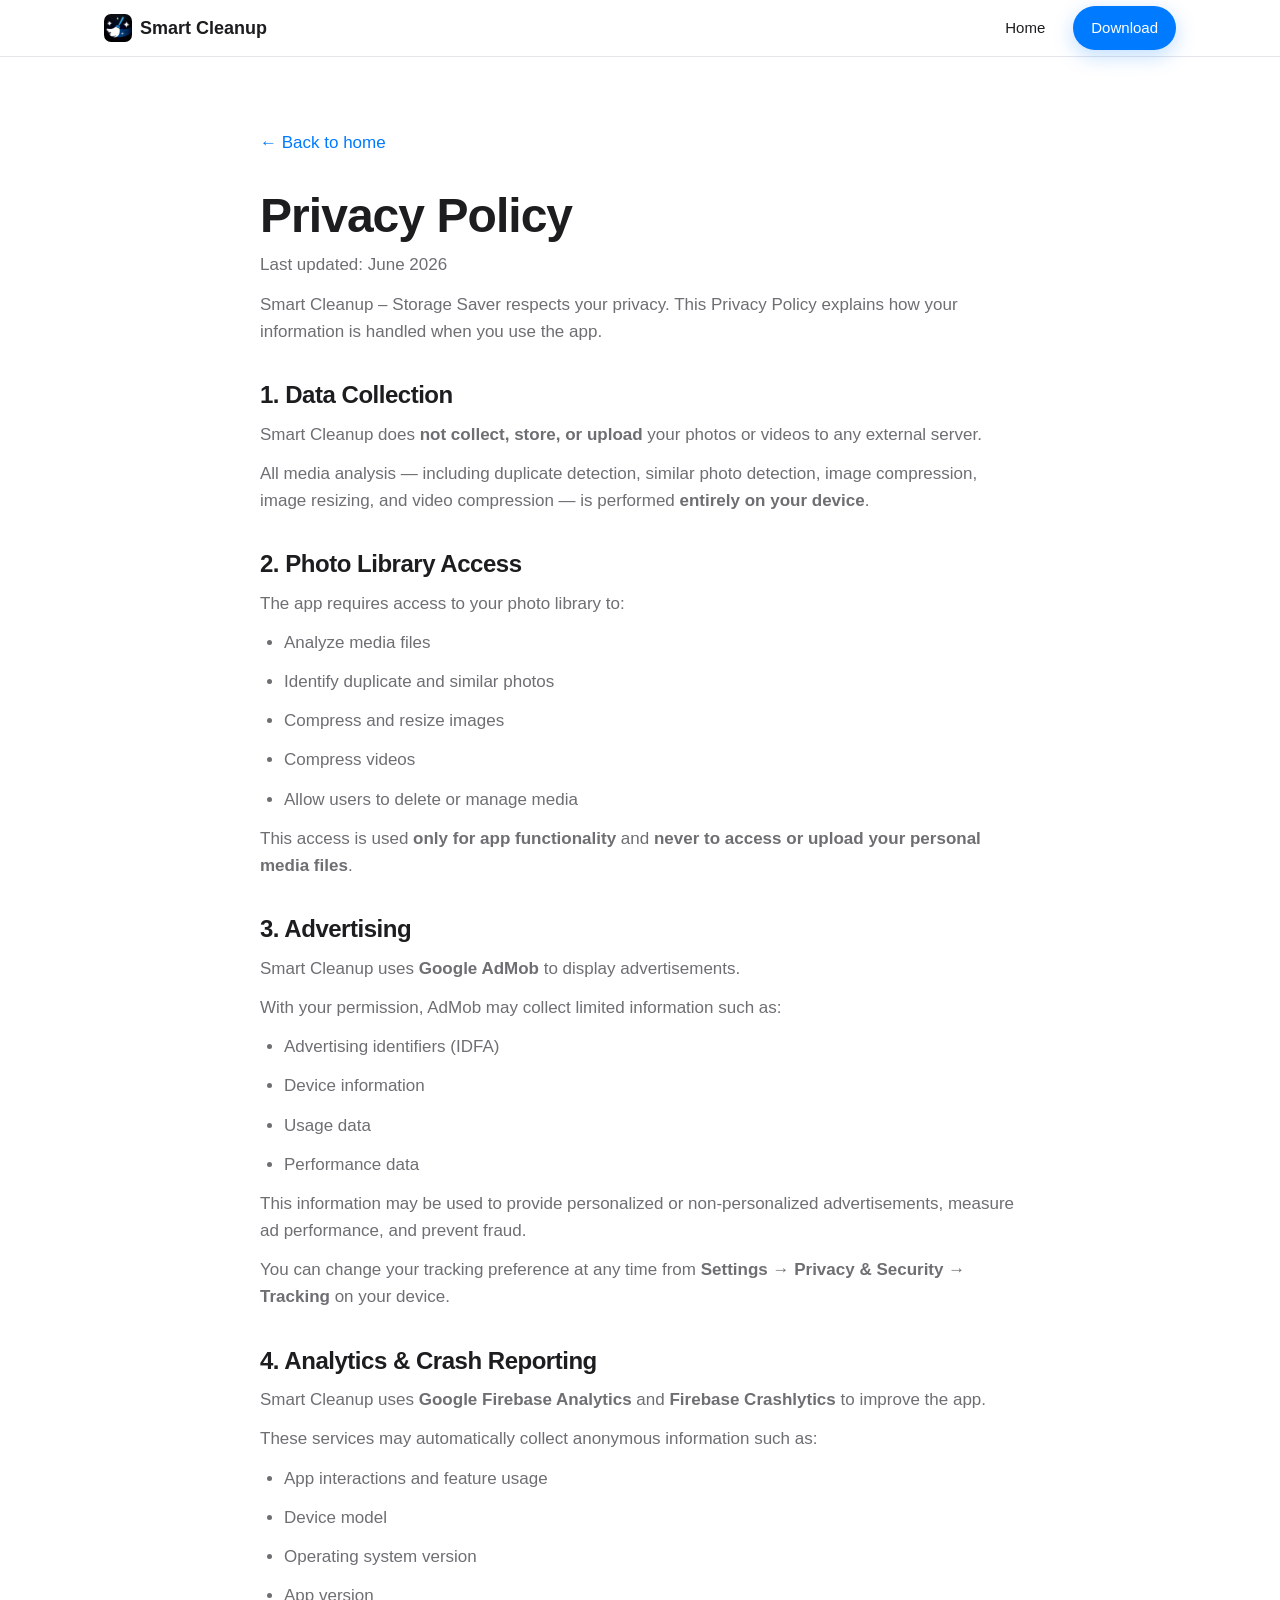
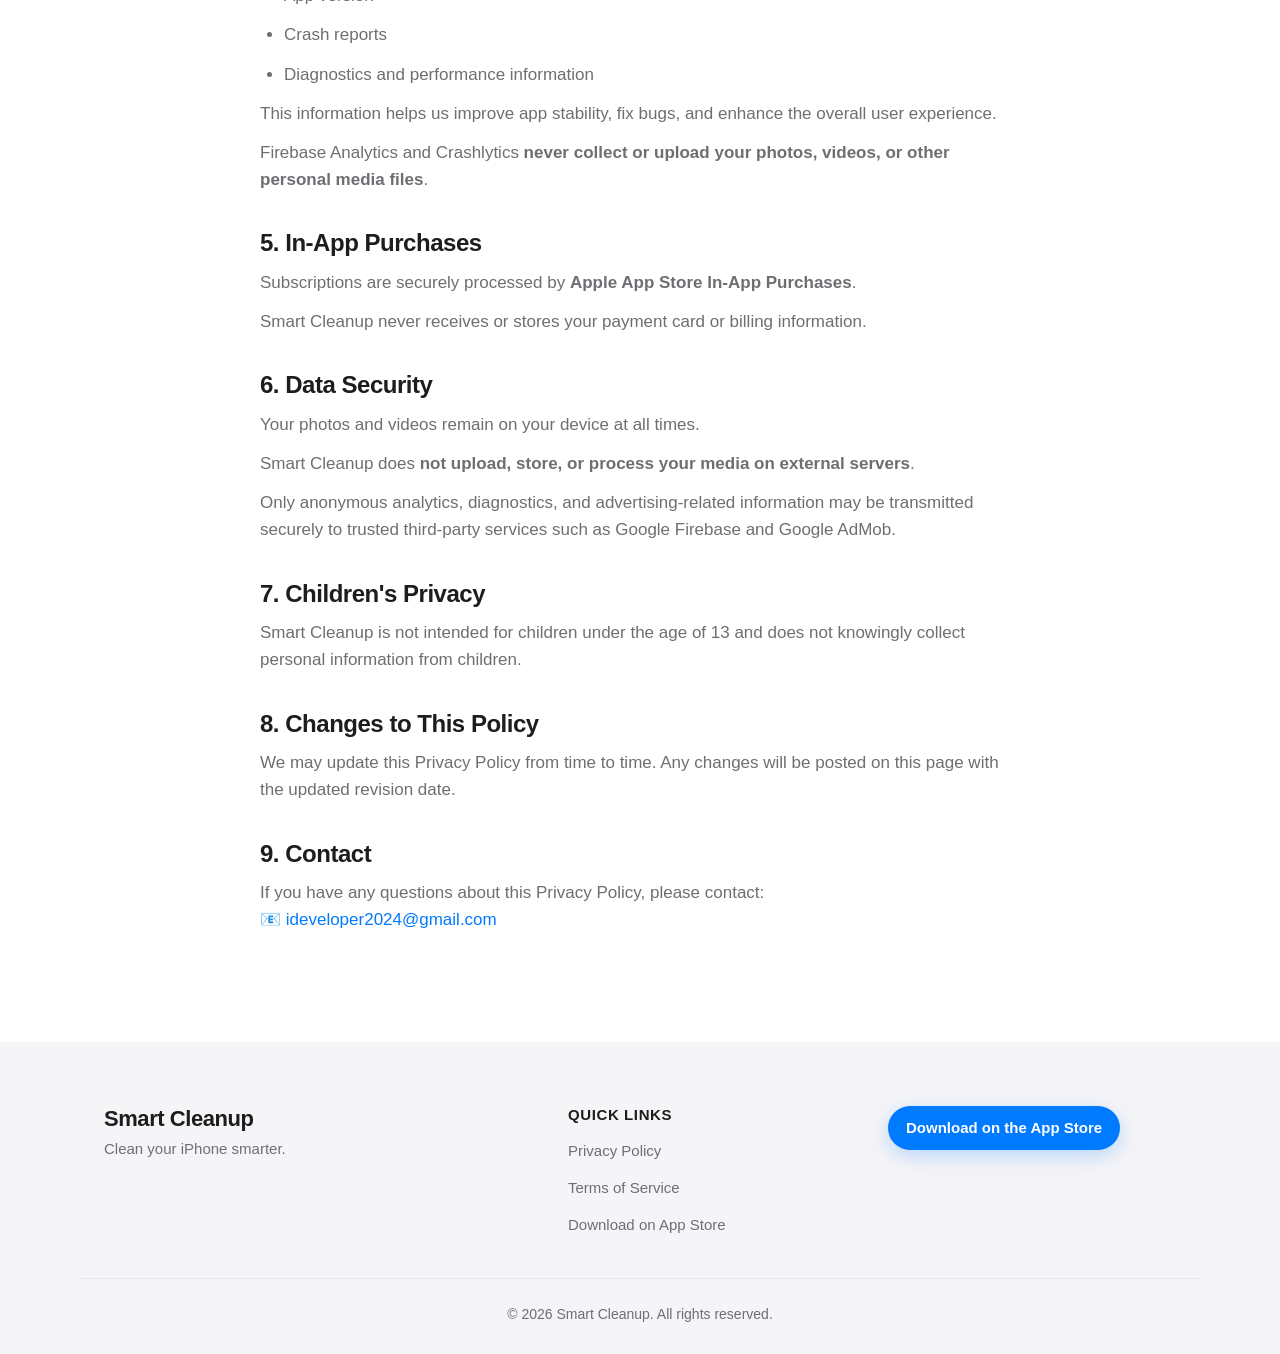
==== privacy-policy.html @ 97d94f2d "Add Apple-style landing page for Smart Cleanup - Add responsive landing page (index.html, css, js) u" ====
<!-- Smart Cleanup — Privacy Policy (mirrors privacy-policy.md) -->
<!DOCTYPE html>
<html lang="en">
<head>
  <meta charset="UTF-8" />
  <meta name="viewport" content="width=device-width, initial-scale=1.0" />
  <title>Privacy Policy — Smart Cleanup</title>
  <meta name="description" content="Privacy Policy for Smart Cleanup – Storage Saver. Learn how the app handles photo access, advertising, analytics, and your data." />
  <meta name="robots" content="index, follow" />
  <link rel="icon" type="image/jpeg" href="assets/icons/favicon.jpg" />
  <link rel="apple-touch-icon" href="assets/icons/favicon.jpg" />
  <link rel="stylesheet" href="css/style.css" />
</head>

<body>
  <!-- HEADER -->
  <header class="site-header">
    <nav class="nav container" aria-label="Primary navigation">
      <a href="index.html" class="nav__brand" aria-label="Smart Cleanup home">
        <img src="assets/icons/app-icon.jpg" alt="Smart Cleanup app icon" class="nav__logo" width="28" height="28" />
        <span>Smart Cleanup</span>
      </a>
      <ul class="nav__menu">
        <li><a href="index.html">Home</a></li>
        <li><a class="btn btn--primary btn--sm" href="https://apps.apple.com/app/id6758055419" target="_blank" rel="noopener">Download</a></li>
      </ul>
    </nav>
  </header>

  <main class="legal">
    <div class="container">
      <article class="legal__inner">
        <a href="index.html" class="back-link">&larr; Back to home</a>

        <h1 class="legal__title">Privacy Policy</h1>
        <p class="legal__updated">Last updated: June 2026</p>

        <p>
          Smart Cleanup – Storage Saver respects your privacy. This Privacy Policy explains how
          your information is handled when you use the app.
        </p>

        <!-- 1. Data Collection -->
        <h2>1. Data Collection</h2>
        <p>
          Smart Cleanup does <strong>not collect, store, or upload</strong> your photos or videos
          to any external server.
        </p>
        <p>
          All media analysis — including duplicate detection, similar photo detection, image
          compression, image resizing, and video compression — is performed
          <strong>entirely on your device</strong>.
        </p>

        <!-- 2. Photo Library Access -->
        <h2>2. Photo Library Access</h2>
        <p>The app requires access to your photo library to:</p>
        <ul>
          <li>Analyze media files</li>
          <li>Identify duplicate and similar photos</li>
          <li>Compress and resize images</li>
          <li>Compress videos</li>
          <li>Allow users to delete or manage media</li>
        </ul>
        <p>
          This access is used <strong>only for app functionality</strong> and
          <strong>never to access or upload your personal media files</strong>.
        </p>

        <!-- 3. Advertising -->
        <h2>3. Advertising</h2>
        <p>Smart Cleanup uses <strong>Google AdMob</strong> to display advertisements.</p>
        <p>With your permission, AdMob may collect limited information such as:</p>
        <ul>
          <li>Advertising identifiers (IDFA)</li>
          <li>Device information</li>
          <li>Usage data</li>
          <li>Performance data</li>
        </ul>
        <p>
          This information may be used to provide personalized or non-personalized
          advertisements, measure ad performance, and prevent fraud.
        </p>
        <p>
          You can change your tracking preference at any time from
          <strong>Settings → Privacy &amp; Security → Tracking</strong> on your device.
        </p>

        <!-- 4. Analytics & Crash Reporting -->
        <h2>4. Analytics &amp; Crash Reporting</h2>
        <p>
          Smart Cleanup uses <strong>Google Firebase Analytics</strong> and
          <strong>Firebase Crashlytics</strong> to improve the app.
        </p>
        <p>These services may automatically collect anonymous information such as:</p>
        <ul>
          <li>App interactions and feature usage</li>
          <li>Device model</li>
          <li>Operating system version</li>
          <li>App version</li>
          <li>Crash reports</li>
          <li>Diagnostics and performance information</li>
        </ul>
        <p>
          This information helps us improve app stability, fix bugs, and enhance the overall user
          experience.
        </p>
        <p>
          Firebase Analytics and Crashlytics <strong>never collect or upload your photos, videos,
          or other personal media files</strong>.
        </p>

        <!-- 5. In-App Purchases -->
        <h2>5. In-App Purchases</h2>
        <p>
          Subscriptions are securely processed by <strong>Apple App Store In-App Purchases</strong>.
        </p>
        <p>Smart Cleanup never receives or stores your payment card or billing information.</p>

        <!-- 6. Data Security -->
        <h2>6. Data Security</h2>
        <p>Your photos and videos remain on your device at all times.</p>
        <p>
          Smart Cleanup does <strong>not upload, store, or process your media on external
          servers</strong>.
        </p>
        <p>
          Only anonymous analytics, diagnostics, and advertising-related information may be
          transmitted securely to trusted third-party services such as Google Firebase and
          Google AdMob.
        </p>

        <!-- 7. Children's Privacy -->
        <h2>7. Children's Privacy</h2>
        <p>
          Smart Cleanup is not intended for children under the age of 13 and does not knowingly
          collect personal information from children.
        </p>

        <!-- 8. Changes to This Policy -->
        <h2>8. Changes to This Policy</h2>
        <p>
          We may update this Privacy Policy from time to time. Any changes will be posted on this
          page with the updated revision date.
        </p>

        <!-- 9. Contact -->
        <h2>9. Contact</h2>
        <p>
          If you have any questions about this Privacy Policy, please contact:<br />
          📧 <a href="mailto:ideveloper2024@gmail.com">ideveloper2024@gmail.com</a>
        </p>
      </article>
    </div>
  </main>

  <!-- FOOTER -->
  <footer class="footer">
    <div class="container footer__grid">
      <div class="footer__brand">
        <h2 class="footer__title">Smart Cleanup</h2>
        <p class="footer__tagline">Clean your iPhone smarter.</p>
      </div>
      <nav class="footer__nav" aria-label="Footer navigation">
        <h3 class="footer__heading">Quick Links</h3>
        <ul>
          <li><a href="privacy-policy.html">Privacy Policy</a></li>
          <li><a href="terms-of-service.html">Terms of Service</a></li>
          <li><a href="https://apps.apple.com/app/id6758055419" target="_blank" rel="noopener">Download on App Store</a></li>
        </ul>
      </nav>
      <div class="footer__cta">
        <a class="btn btn--primary btn--sm" href="https://apps.apple.com/app/id6758055419" target="_blank" rel="noopener">Download on the App Store</a>
      </div>
    </div>
    <div class="footer__bottom">
      <p>&copy; <span id="year">2026</span> Smart Cleanup. All rights reserved.</p>
    </div>
  </footer>

  <script src="js/script.js"></script>
</body>
</html>
---- css/style.css ----
/* ============================================================
   Smart Cleanup — Stylesheet
   Apple Human Interface inspired.
   Table of contents:
     1. Design tokens (variables)
     2. Base / reset
     3. Layout helpers
     4. Buttons & badges
     5. Header / navigation
     6. Hero
     7. Sections & headings
     8. About
     9. Feature cards
    10. Timeline (How it works)
    11. Benefits
    12. Hero logo showcase
    13. Call to action
    14. Footer
    15. Legal pages
    16. Animations (reveal on scroll)
    17. Responsive breakpoints
   ============================================================ */

/* ---------- 1. DESIGN TOKENS ---------- */
:root {
  --bg: #ffffff;
  --bg-muted: #f5f5f7;
  --text: #1d1d1f;
  --text-secondary: #6e6e73;
  --primary: #007aff;
  --primary-dark: #0062cc;
  --border: #e5e5ea;

  --radius-sm: 10px;
  --radius: 18px;
  --radius-lg: 28px;

  --shadow-sm: 0 2px 10px rgba(0, 0, 0, 0.05);
  --shadow: 0 8px 30px rgba(0, 0, 0, 0.08);
  --shadow-lg: 0 20px 60px rgba(0, 0, 0, 0.12);

  --container: 1120px;
  --gap: 24px;

  --font: -apple-system, BlinkMacSystemFont, "SF Pro Display", "Segoe UI",
    Roboto, Helvetica, Arial, sans-serif;

  --ease: cubic-bezier(0.4, 0, 0.2, 1);
}

/* ---------- 2. BASE / RESET ---------- */
*,
*::before,
*::after {
  box-sizing: border-box;
  margin: 0;
  padding: 0;
}

html {
  scroll-behavior: smooth;
  -webkit-text-size-adjust: 100%;
}

body {
  font-family: var(--font);
  color: var(--text);
  background: var(--bg);
  line-height: 1.6;
  font-size: 17px;
  -webkit-font-smoothing: antialiased;
  -moz-osx-font-smoothing: grayscale;
}

img {
  max-width: 100%;
  display: block;
}

a {
  color: var(--primary);
  text-decoration: none;
  transition: color 0.2s var(--ease), opacity 0.2s var(--ease);
}

a:hover {
  opacity: 0.85;
}

ul,
ol {
  list-style: none;
}

h1,
h2,
h3 {
  line-height: 1.15;
  letter-spacing: -0.02em;
  font-weight: 700;
}

:focus-visible {
  outline: 3px solid rgba(0, 122, 255, 0.5);
  outline-offset: 3px;
  border-radius: 6px;
}

/* ---------- 3. LAYOUT HELPERS ---------- */
.container {
  width: 100%;
  max-width: var(--container);
  margin: 0 auto;
  padding: 0 24px;
}

.grid {
  display: grid;
  gap: var(--gap);
}

.grid--3 {
  grid-template-columns: repeat(3, 1fr);
}

/* ---------- 4. BUTTONS & BADGES ---------- */
.btn {
  display: inline-flex;
  align-items: center;
  justify-content: center;
  gap: 8px;
  font-weight: 600;
  font-size: 17px;
  padding: 14px 26px;
  border-radius: 980px;
  border: none;
  cursor: pointer;
  transition: transform 0.2s var(--ease), background 0.2s var(--ease),
    box-shadow 0.2s var(--ease);
  white-space: nowrap;
}

.btn--primary {
  background: var(--primary);
  color: #fff;
  box-shadow: 0 6px 20px rgba(0, 122, 255, 0.25);
}

.btn--primary:hover {
  background: var(--primary-dark);
  opacity: 1;
  transform: translateY(-2px);
  box-shadow: 0 10px 26px rgba(0, 122, 255, 0.32);
}

.btn--sm {
  font-size: 15px;
  padding: 10px 18px;
}

.btn--lg {
  font-size: 19px;
  padding: 17px 34px;
}

/* App Store badge placeholder */
.appstore-badge {
  display: inline-flex;
  align-items: center;
  gap: 10px;
  padding: 9px 18px;
  border-radius: 12px;
  background: #000;
  color: #fff;
}

.appstore-badge:hover {
  opacity: 0.9;
}

.appstore-badge__icon {
  width: 22px;
  height: 22px;
  background: #fff;
  -webkit-mask: url("data:image/svg+xml;utf8,<svg xmlns='http://www.w3.org/2000/svg' viewBox='0 0 24 24'><path d='M16.365 1.43c0 1.14-.42 2.2-1.12 3-0.77 0.9-2.03 1.6-3.06 1.52-0.13-1.1 0.42-2.27 1.09-3.02 0.75-0.85 2.07-1.5 3.09-1.5zm3.4 16.2c-0.56 1.28-0.83 1.85-1.55 2.98-1 1.58-2.4 3.55-4.15 3.56-1.55 0.02-1.95-1.01-4.06-1-2.11 0.01-2.55 1.02-4.1 1.01-1.75-0.02-3.08-1.79-4.08-3.37-2.8-4.42-3.1-9.61-1.37-12.37 1.23-1.96 3.17-3.11 5-3.11 1.86 0 3.03 1.02 4.57 1.02 1.49 0 2.4-1.02 4.55-1.02 1.63 0 3.36 0.89 4.59 2.42-4.03 2.21-3.37 7.96 0.6 9.87z'/></svg>") center / contain no-repeat;
  mask: url("data:image/svg+xml;utf8,<svg xmlns='http://www.w3.org/2000/svg' viewBox='0 0 24 24'><path d='M16.365 1.43c0 1.14-.42 2.2-1.12 3-0.77 0.9-2.03 1.6-3.06 1.52-0.13-1.1 0.42-2.27 1.09-3.02 0.75-0.85 2.07-1.5 3.09-1.5zm3.4 16.2c-0.56 1.28-0.83 1.85-1.55 2.98-1 1.58-2.4 3.55-4.15 3.56-1.55 0.02-1.95-1.01-4.06-1-2.11 0.01-2.55 1.02-4.1 1.01-1.75-0.02-3.08-1.79-4.08-3.37-2.8-4.42-3.1-9.61-1.37-12.37 1.23-1.96 3.17-3.11 5-3.11 1.86 0 3.03 1.02 4.57 1.02 1.49 0 2.4-1.02 4.55-1.02 1.63 0 3.36 0.89 4.59 2.42-4.03 2.21-3.37 7.96 0.6 9.87z'/></svg>") center / contain no-repeat;
  flex-shrink: 0;
}

.appstore-badge__text {
  display: flex;
  flex-direction: column;
  line-height: 1.1;
  text-align: left;
}

.appstore-badge__text small {
  font-size: 10px;
  opacity: 0.85;
}

.appstore-badge__text strong {
  font-size: 17px;
  font-weight: 600;
}

/* ---------- 5. HEADER / NAVIGATION ---------- */
.site-header {
  position: sticky;
  top: 0;
  z-index: 100;
  background: rgba(255, 255, 255, 0.8);
  backdrop-filter: saturate(180%) blur(20px);
  -webkit-backdrop-filter: saturate(180%) blur(20px);
  border-bottom: 1px solid var(--border);
}

.nav {
  display: flex;
  align-items: center;
  justify-content: space-between;
  height: 56px;
}

.nav__brand {
  display: flex;
  align-items: center;
  gap: 8px;
  color: var(--text);
  font-weight: 600;
  font-size: 18px;
}

.nav__brand:hover {
  opacity: 1;
}

.nav__logo {
  border-radius: 7px;
}

.nav__menu {
  display: flex;
  align-items: center;
  gap: 28px;
}

.nav__menu a {
  color: var(--text);
  font-size: 15px;
  font-weight: 500;
}

.nav__menu .btn--primary {
  color: #fff;
}

.nav__toggle {
  display: none;
  flex-direction: column;
  gap: 5px;
  background: none;
  border: none;
  cursor: pointer;
  padding: 6px;
}

.nav__toggle span {
  width: 22px;
  height: 2px;
  background: var(--text);
  border-radius: 2px;
  transition: transform 0.3s var(--ease), opacity 0.3s var(--ease);
}

.nav__toggle.is-open span:nth-child(1) {
  transform: translateY(7px) rotate(45deg);
}
.nav__toggle.is-open span:nth-child(2) {
  opacity: 0;
}
.nav__toggle.is-open span:nth-child(3) {
  transform: translateY(-7px) rotate(-45deg);
}

/* ---------- 6. HERO ---------- */
.hero {
  padding: 88px 0 72px;
  background: radial-gradient(
    ellipse at top,
    #f5f8ff 0%,
    var(--bg) 55%
  );
  overflow: hidden;
}

.hero__inner {
  display: grid;
  grid-template-columns: 1.1fr 0.9fr;
  align-items: center;
  gap: 48px;
}

.hero__icon {
  border-radius: 22px;
  box-shadow: var(--shadow);
  margin-bottom: 24px;
}

.hero__title {
  font-size: clamp(44px, 7vw, 76px);
  letter-spacing: -0.03em;
}

.hero__subtitle {
  margin-top: 20px;
  font-size: clamp(18px, 2.4vw, 22px);
  color: var(--text-secondary);
  max-width: 520px;
}

.hero__actions {
  margin-top: 34px;
  display: flex;
  align-items: center;
  gap: 16px;
  flex-wrap: wrap;
}

.hero__visual {
  display: flex;
  justify-content: center;
}

/* ---------- 7. SECTIONS & HEADINGS ---------- */
.section {
  padding: 96px 0;
}

.section--muted {
  background: var(--bg-muted);
}

.section__head {
  text-align: center;
  max-width: 680px;
  margin: 0 auto 56px;
}

.section__title {
  font-size: clamp(30px, 4.5vw, 46px);
}

.section__subtitle {
  margin-top: 16px;
  font-size: clamp(17px, 2vw, 20px);
  color: var(--text-secondary);
}

/* ---------- 8. ABOUT ---------- */
.about__list {
  display: grid;
  grid-template-columns: repeat(4, 1fr);
  gap: 16px;
  max-width: 900px;
  margin: 0 auto;
}

.about__list li {
  background: var(--bg);
  border: 1px solid var(--border);
  border-radius: var(--radius-sm);
  padding: 18px 20px;
  font-weight: 500;
  font-size: 16px;
  box-shadow: var(--shadow-sm);
  transition: transform 0.2s var(--ease), box-shadow 0.2s var(--ease);
}

.about__list li:hover {
  transform: translateY(-3px);
  box-shadow: var(--shadow);
}

/* ---------- 9. FEATURE CARDS ---------- */
.card {
  background: var(--bg);
  border: 1px solid var(--border);
  border-radius: var(--radius);
  padding: 32px 28px;
  box-shadow: var(--shadow-sm);
  transition: transform 0.25s var(--ease), box-shadow 0.25s var(--ease);
}

.card:hover {
  transform: translateY(-6px);
  box-shadow: var(--shadow);
}

.card__icon {
  width: 54px;
  height: 54px;
  border-radius: 14px;
  display: flex;
  align-items: center;
  justify-content: center;
  background: rgba(0, 122, 255, 0.1);
  color: var(--primary);
  margin-bottom: 20px;
}

.card__title {
  font-size: 20px;
  margin-bottom: 8px;
}

.card__text {
  color: var(--text-secondary);
  font-size: 16px;
}

/* ---------- 10. TIMELINE (HOW IT WORKS) ---------- */
.timeline {
  max-width: 640px;
  margin: 0 auto;
  position: relative;
}

.timeline__step {
  display: flex;
  gap: 24px;
  padding-bottom: 40px;
  position: relative;
}

/* Connecting line */
.timeline__step:not(:last-child)::before {
  content: "";
  position: absolute;
  left: 27px;
  top: 56px;
  bottom: 0;
  width: 2px;
  background: linear-gradient(var(--primary), rgba(0, 122, 255, 0.2));
}

.timeline__step:last-child {
  padding-bottom: 0;
}

.timeline__num {
  flex-shrink: 0;
  width: 56px;
  height: 56px;
  border-radius: 50%;
  background: var(--primary);
  color: #fff;
  display: flex;
  align-items: center;
  justify-content: center;
  font-size: 22px;
  font-weight: 700;
  box-shadow: 0 6px 18px rgba(0, 122, 255, 0.3);
  z-index: 1;
}

.timeline__body {
  padding-top: 6px;
}

.timeline__title {
  font-size: 21px;
  margin-bottom: 4px;
}

.timeline__text {
  color: var(--text-secondary);
}

/* ---------- 11. BENEFITS ---------- */
.benefit {
  background: var(--bg-muted);
  border-radius: var(--radius);
  padding: 30px 28px;
  transition: transform 0.25s var(--ease), box-shadow 0.25s var(--ease);
}

.benefit:hover {
  transform: translateY(-4px);
  box-shadow: var(--shadow);
}

.benefit__title {
  font-size: 20px;
  margin-bottom: 8px;
}

.benefit__title::before {
  content: "";
  display: inline-block;
  width: 10px;
  height: 10px;
  border-radius: 50%;
  background: var(--primary);
  margin-right: 10px;
  vertical-align: middle;
}

.benefit__text {
  color: var(--text-secondary);
  font-size: 16px;
}

/* ---------- 12. HERO LOGO SHOWCASE ---------- */
.logo-showcase {
  position: relative;
  display: flex;
  align-items: center;
  justify-content: center;
  padding: 20px;
}

/* Soft glow behind the app icon */
.logo-showcase::before {
  content: "";
  position: absolute;
  width: 78%;
  height: 78%;
  border-radius: 50%;
  background: radial-gradient(
    circle,
    rgba(0, 122, 255, 0.35) 0%,
    rgba(0, 122, 255, 0) 70%
  );
  filter: blur(20px);
  z-index: 0;
}

.logo-showcase__icon {
  position: relative;
  z-index: 1;
  width: 100%;
  max-width: 300px;
  height: auto;
  border-radius: 26%;
  box-shadow: var(--shadow-lg);
  animation: float 6s ease-in-out infinite;
}

@keyframes float {
  0%, 100% { transform: translateY(0); }
  50% { transform: translateY(-14px); }
}

/* ---------- 13. CALL TO ACTION ---------- */
.cta {
  padding: 100px 0;
  background: linear-gradient(135deg, #007aff, #4aa3ff);
  color: #fff;
  text-align: center;
}

.cta__inner {
  max-width: 640px;
}

.cta__title {
  font-size: clamp(30px, 4.5vw, 46px);
}

.cta__text {
  margin: 18px auto 34px;
  font-size: clamp(17px, 2vw, 20px);
  opacity: 0.92;
}

.cta .btn--primary {
  background: #fff;
  color: var(--primary);
  box-shadow: 0 10px 30px rgba(0, 0, 0, 0.2);
}

.cta .btn--primary:hover {
  background: #f0f0f3;
}

/* ---------- 14. FOOTER ---------- */
.footer {
  background: var(--bg-muted);
  padding: 64px 0 28px;
  color: var(--text-secondary);
}

.footer__grid {
  display: grid;
  grid-template-columns: 1.5fr 1fr 1fr;
  gap: 32px;
  padding-bottom: 40px;
  border-bottom: 1px solid var(--border);
}

.footer__title {
  color: var(--text);
  font-size: 22px;
}

.footer__tagline {
  margin-top: 6px;
  font-size: 15px;
}

.footer__heading {
  color: var(--text);
  font-size: 15px;
  text-transform: uppercase;
  letter-spacing: 0.04em;
  margin-bottom: 14px;
}

.footer__nav ul {
  display: flex;
  flex-direction: column;
  gap: 10px;
}

.footer__nav a {
  color: var(--text-secondary);
  font-size: 15px;
}

.footer__nav a:hover {
  color: var(--primary);
}

.footer__cta {
  display: flex;
  align-items: flex-start;
}

.footer__bottom {
  text-align: center;
  padding-top: 24px;
  font-size: 14px;
}

/* ---------- 15. LEGAL PAGES ---------- */
.legal {
  padding: 72px 0 96px;
}

.legal__inner {
  max-width: 760px;
  margin: 0 auto;
}

.legal__title {
  font-size: clamp(32px, 5vw, 48px);
  margin-bottom: 8px;
}

.legal__updated {
  color: var(--text-secondary);
  font-size: 15px;
  margin-bottom: 40px;
}

.legal h2 {
  font-size: 24px;
  margin: 36px 0 12px;
}

.legal p,
.legal li {
  color: var(--text-secondary);
  font-size: 17px;
  margin-bottom: 12px;
}

.legal ul {
  list-style: disc;
  padding-left: 24px;
}

.legal a {
  font-weight: 500;
}

.back-link {
  display: inline-flex;
  align-items: center;
  gap: 6px;
  margin-bottom: 32px;
  font-weight: 500;
}

/* ---------- 16. ANIMATIONS (reveal on scroll) ---------- */
.reveal {
  opacity: 0;
  transform: translateY(24px);
  transition: opacity 0.6s var(--ease), transform 0.6s var(--ease);
  will-change: opacity, transform;
}

.reveal.is-visible {
  opacity: 1;
  transform: none;
}

/* Respect reduced-motion preference */
@media (prefers-reduced-motion: reduce) {
  html {
    scroll-behavior: auto;
  }
  .reveal {
    opacity: 1;
    transform: none;
    transition: none;
  }
  .logo-showcase__icon {
    animation: none;
  }
}

/* ---------- 17. RESPONSIVE BREAKPOINTS ---------- */

/* Tablet */
@media (max-width: 900px) {
  .hero {
    padding: 64px 0 56px;
  }
  .hero__inner {
    grid-template-columns: 1fr;
    text-align: center;
    gap: 40px;
  }
  .hero__icon {
    margin-left: auto;
    margin-right: auto;
  }
  .hero__subtitle {
    margin-left: auto;
    margin-right: auto;
  }
  .hero__actions {
    justify-content: center;
  }
  .hero__visual {
    order: -1;
  }

  .grid--3 {
    grid-template-columns: repeat(2, 1fr);
  }
  .about__list {
    grid-template-columns: repeat(2, 1fr);
  }
  .logo-showcase__icon {
    max-width: 240px;
  }
  .footer__grid {
    grid-template-columns: 1fr 1fr;
  }
  .footer__cta {
    grid-column: 1 / -1;
  }
}

/* Mobile */
@media (max-width: 620px) {
  body {
    font-size: 16px;
  }
  .section {
    padding: 64px 0;
  }

  /* Collapsible mobile menu */
  .nav__toggle {
    display: flex;
  }
  .nav__menu {
    position: absolute;
    top: 56px;
    left: 0;
    right: 0;
    flex-direction: column;
    align-items: stretch;
    gap: 4px;
    background: rgba(255, 255, 255, 0.98);
    backdrop-filter: blur(20px);
    -webkit-backdrop-filter: blur(20px);
    border-bottom: 1px solid var(--border);
    padding: 12px 24px 20px;
    transform: translateY(-12px);
    opacity: 0;
    pointer-events: none;
    transition: transform 0.25s var(--ease), opacity 0.25s var(--ease);
  }
  .nav__menu.is-open {
    transform: none;
    opacity: 1;
    pointer-events: auto;
  }
  .nav__menu li {
    padding: 6px 0;
  }
  .nav__menu .btn--primary {
    width: 100%;
    margin-top: 6px;
  }

  .grid--3 {
    grid-template-columns: 1fr;
  }
  .about__list {
    grid-template-columns: 1fr 1fr;
  }
  .footer__grid {
    grid-template-columns: 1fr;
    text-align: center;
  }
  .footer__nav ul {
    align-items: center;
  }
  .footer__cta {
    justify-content: center;
  }
  .hero__actions {
    flex-direction: column;
    align-items: stretch;
  }
  .hero__actions .btn,
  .hero__actions .appstore-badge {
    width: 100%;
    justify-content: center;
  }
}
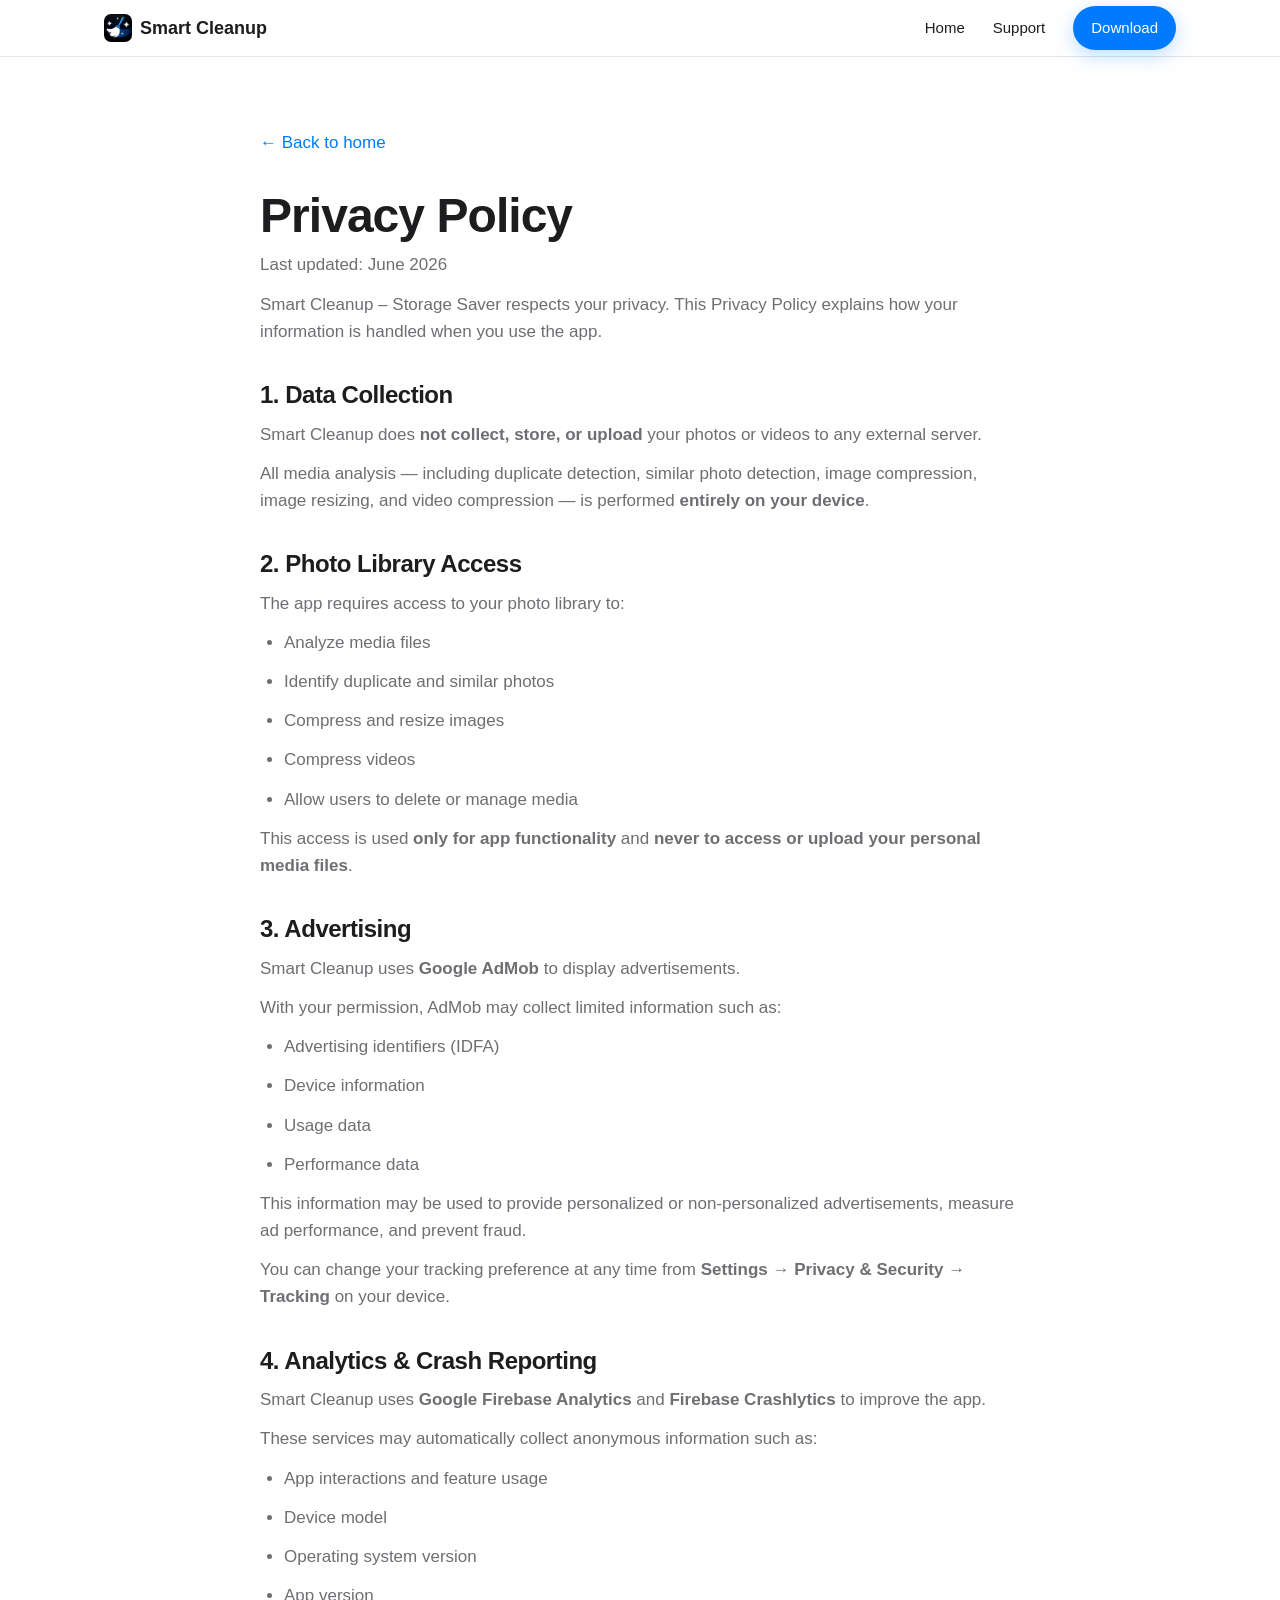
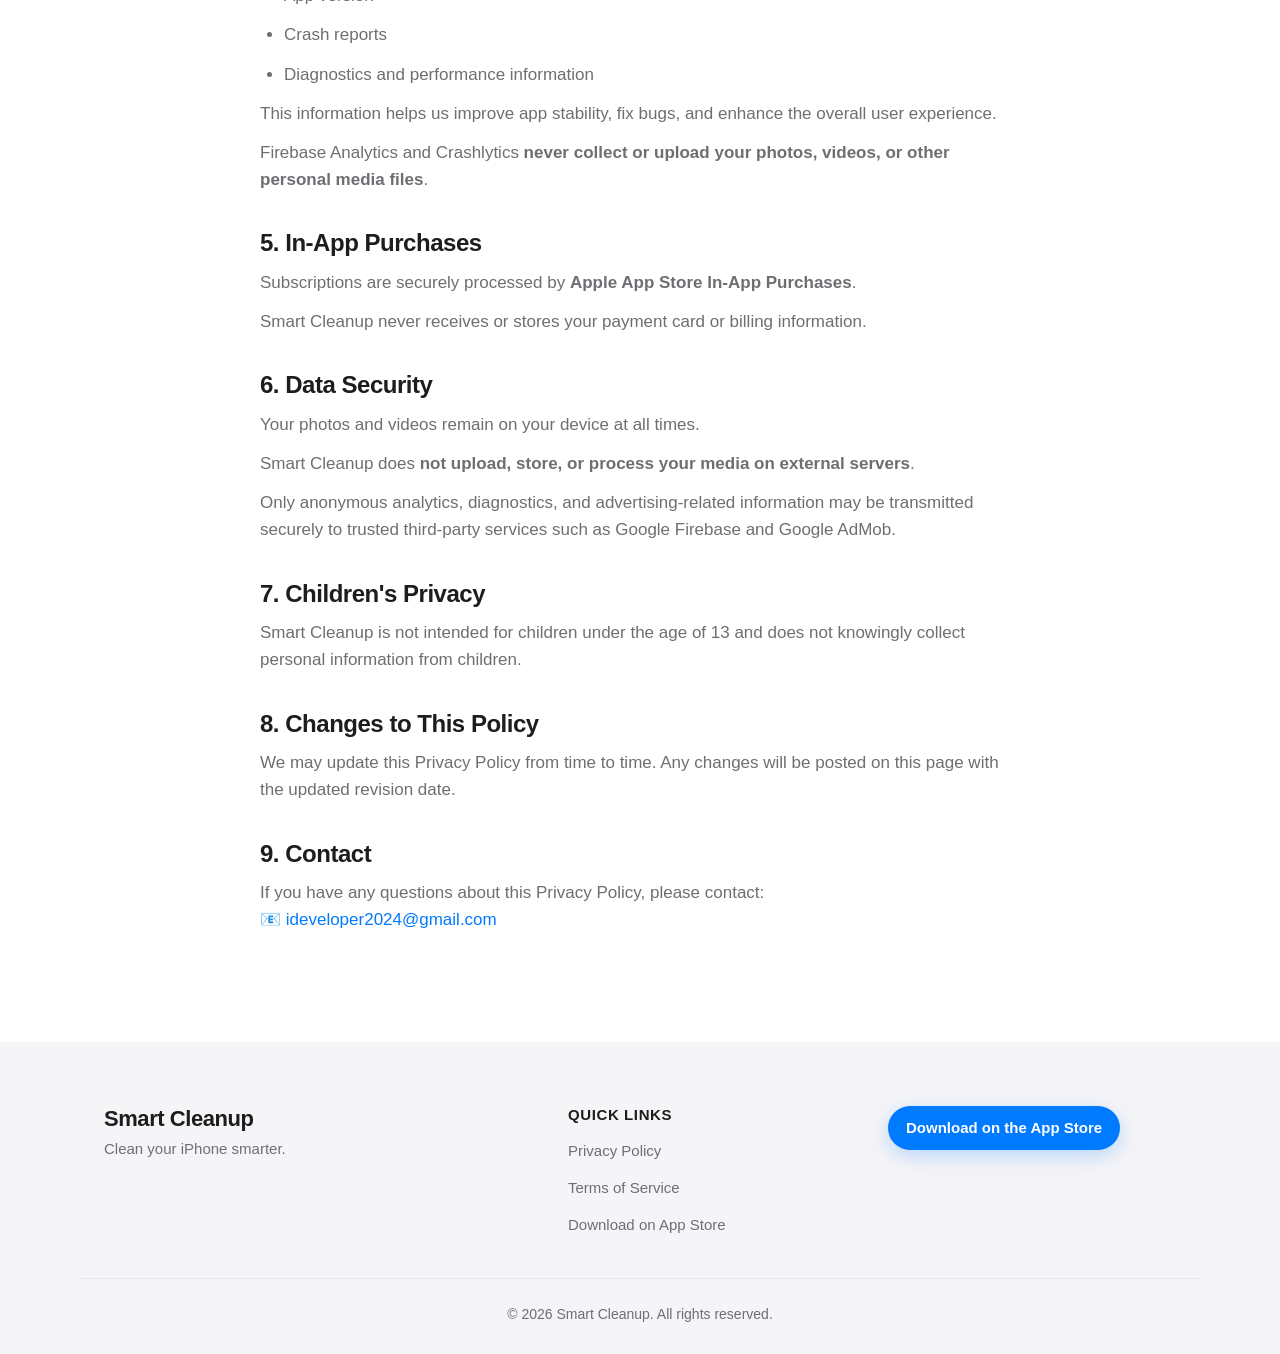
==== commit 792e6ac2: "Add SEO essentials, FAQ, and Support page - Add Google Search Console verification file - Add sitema" ====
--- a/privacy-policy.html
+++ b/privacy-policy.html
@@ -7,6 +7,12 @@
   <title>Privacy Policy — Smart Cleanup</title>
   <meta name="description" content="Privacy Policy for Smart Cleanup – Storage Saver. Learn how the app handles photo access, advertising, analytics, and your data." />
   <meta name="robots" content="index, follow" />
+  <link rel="canonical" href="https://asb2004.github.io/smart-cleanup-legal/privacy-policy.html" />
+  <meta property="og:type" content="article" />
+  <meta property="og:title" content="Privacy Policy — Smart Cleanup" />
+  <meta property="og:description" content="How Smart Cleanup handles photo access, advertising, analytics, and your data. Privacy-first and on-device." />
+  <meta property="og:url" content="https://asb2004.github.io/smart-cleanup-legal/privacy-policy.html" />
+  <meta property="og:image" content="https://asb2004.github.io/smart-cleanup-legal/assets/icons/app-icon.jpg" />
   <link rel="icon" type="image/jpeg" href="assets/icons/favicon.jpg" />
   <link rel="apple-touch-icon" href="assets/icons/favicon.jpg" />
   <link rel="stylesheet" href="css/style.css" />
@@ -22,6 +28,7 @@
       </a>
       <ul class="nav__menu">
         <li><a href="index.html">Home</a></li>
+        <li><a href="support.html">Support</a></li>
         <li><a class="btn btn--primary btn--sm" href="https://apps.apple.com/app/id6758055419" target="_blank" rel="noopener">Download</a></li>
       </ul>
     </nav>
--- a/css/style.css
+++ b/css/style.css
@@ -517,7 +517,6 @@
   display: flex;
   align-items: center;
   justify-content: center;
-  padding: 20px;
 }
 
 /* Soft glow behind the app icon */
@@ -552,6 +551,65 @@
   50% { transform: translateY(-14px); }
 }
 
+/* ---------- 12b. FAQ (accordion) ---------- */
+.faq {
+  max-width: 760px;
+  margin: 0 auto;
+}
+
+.faq__item {
+  background: var(--bg);
+  border: 1px solid var(--border);
+  border-radius: var(--radius-sm);
+  padding: 4px 22px;
+  margin-bottom: 14px;
+  box-shadow: var(--shadow-sm);
+  transition: box-shadow 0.2s var(--ease);
+}
+
+.faq__item[open] {
+  box-shadow: var(--shadow);
+}
+
+.faq__q {
+  font-size: 18px;
+  font-weight: 600;
+  color: var(--text);
+  padding: 16px 30px 16px 0;
+  cursor: pointer;
+  list-style: none;
+  position: relative;
+}
+
+/* Hide default marker */
+.faq__q::-webkit-details-marker {
+  display: none;
+}
+
+/* Custom +/- indicator */
+.faq__q::after {
+  content: "+";
+  position: absolute;
+  right: 0;
+  top: 50%;
+  transform: translateY(-50%);
+  font-size: 24px;
+  font-weight: 400;
+  color: var(--primary);
+  transition: transform 0.2s var(--ease);
+}
+
+.faq__item[open] .faq__q::after {
+  content: "−";
+}
+
+.faq__a {
+  color: var(--text-secondary);
+  font-size: 16px;
+  padding: 0 0 18px;
+  margin: 0;
+}
+
 /* ---------- 13. CALL TO ACTION ---------- */
 .cta {
   padding: 100px 0;
@@ -669,11 +727,23 @@
   margin: 36px 0 12px;
 }
 
+.legal h3 {
+  font-size: 19px;
+  color: var(--text);
+  margin: 24px 0 8px;
+}
+
 .legal p,
 .legal li {
   color: var(--text-secondary);
   font-size: 17px;
   margin-bottom: 12px;
+}
+
+/* Inline CTA button inside legal/support content keeps its own colors */
+.legal .btn {
+  color: #fff;
+  margin-top: 8px;
 }
 
 .legal ul {
@@ -733,9 +803,10 @@
     text-align: center;
     gap: 40px;
   }
+  /* The big logo showcase already sits on top when stacked,
+     so hide the small hero icon to avoid showing the logo twice. */
   .hero__icon {
-    margin-left: auto;
-    margin-right: auto;
+    display: none;
   }
   .hero__subtitle {
     margin-left: auto;
@@ -755,7 +826,7 @@
     grid-template-columns: repeat(2, 1fr);
   }
   .logo-showcase__icon {
-    max-width: 240px;
+    max-width: 100px;
   }
   .footer__grid {
     grid-template-columns: 1fr 1fr;
